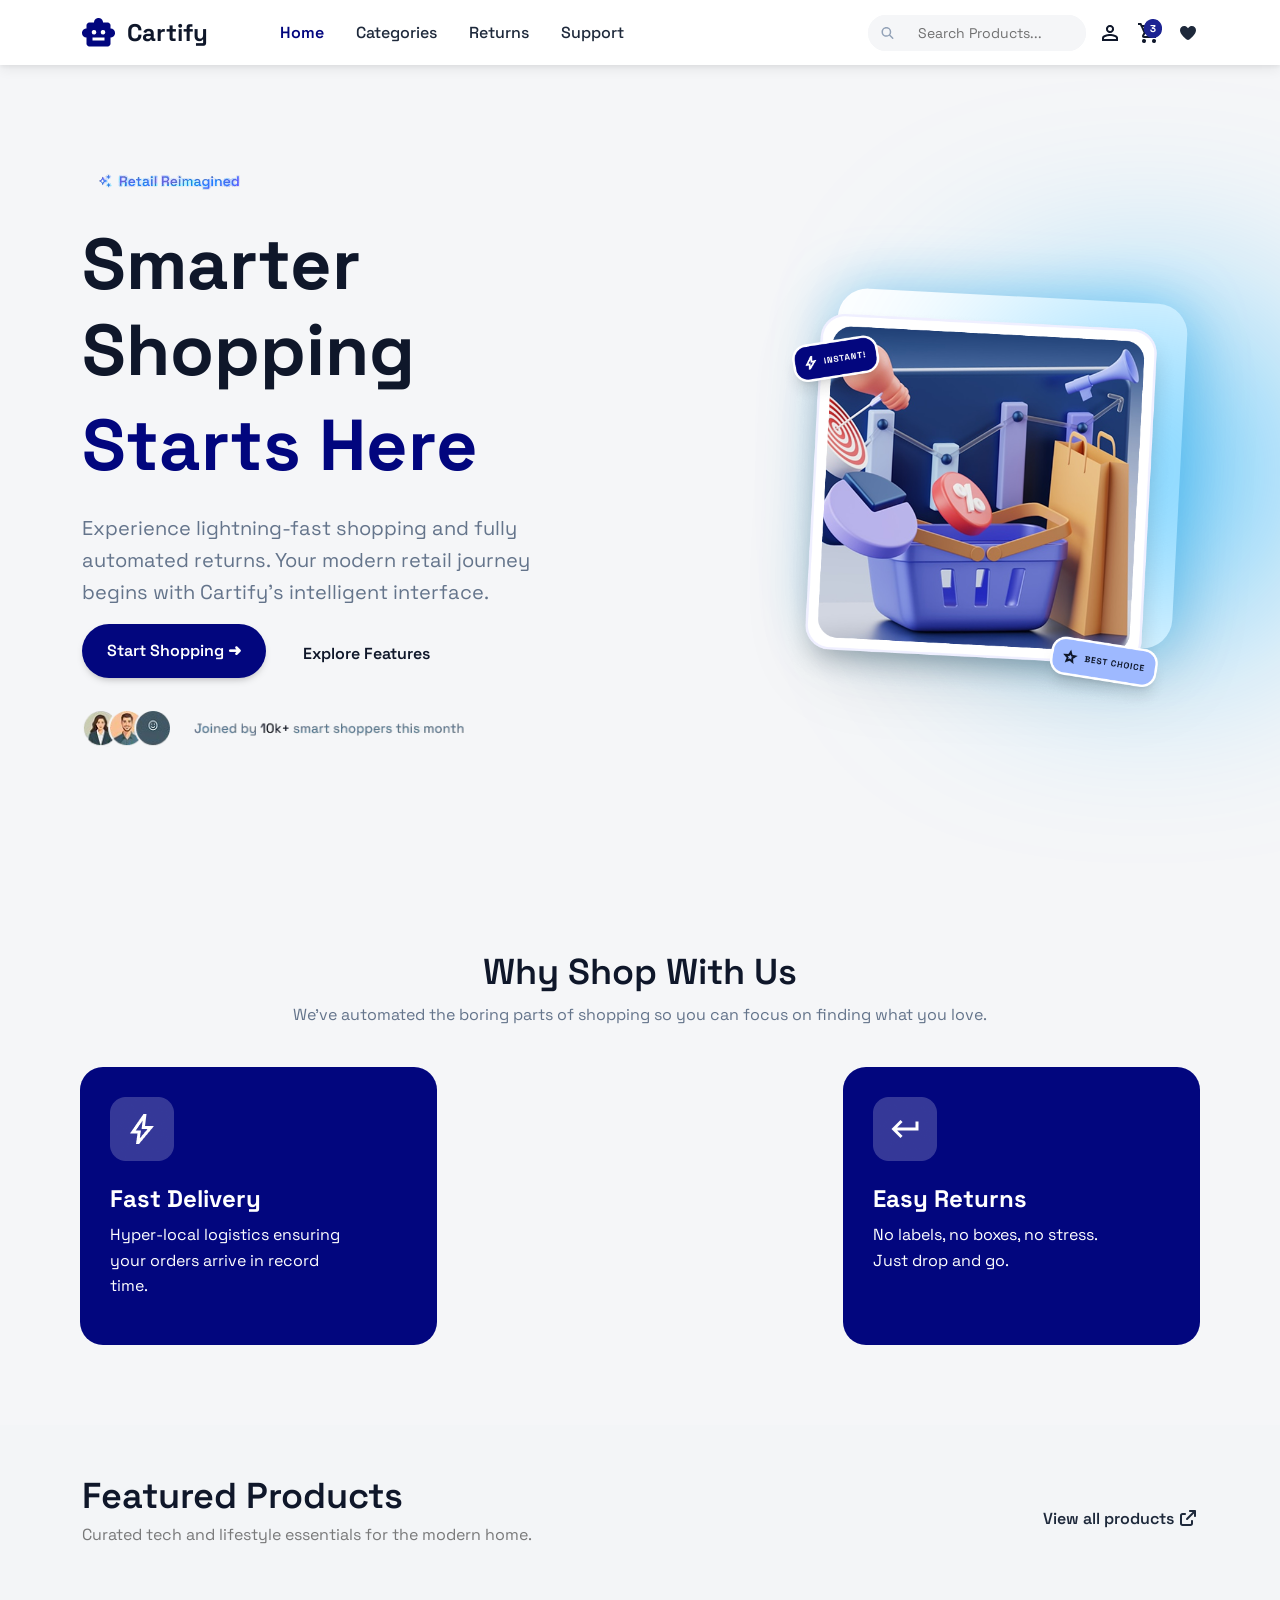
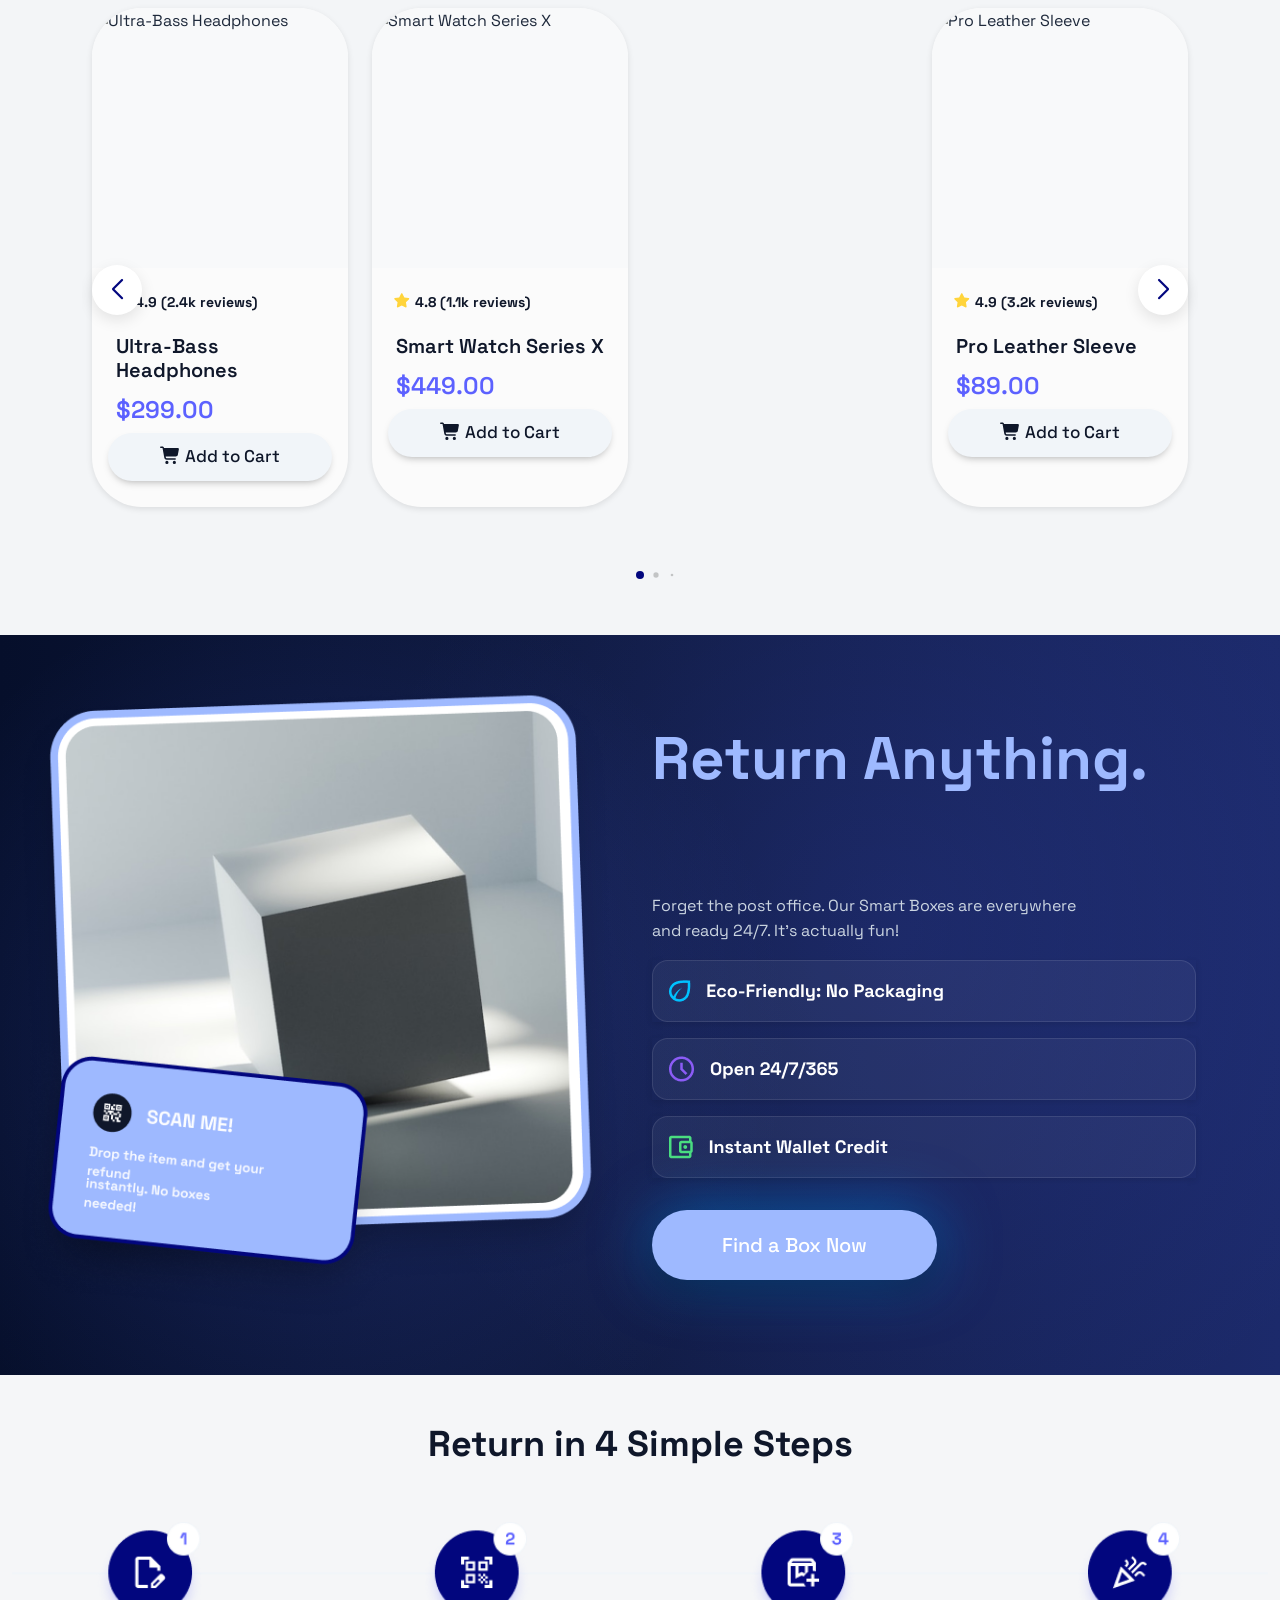
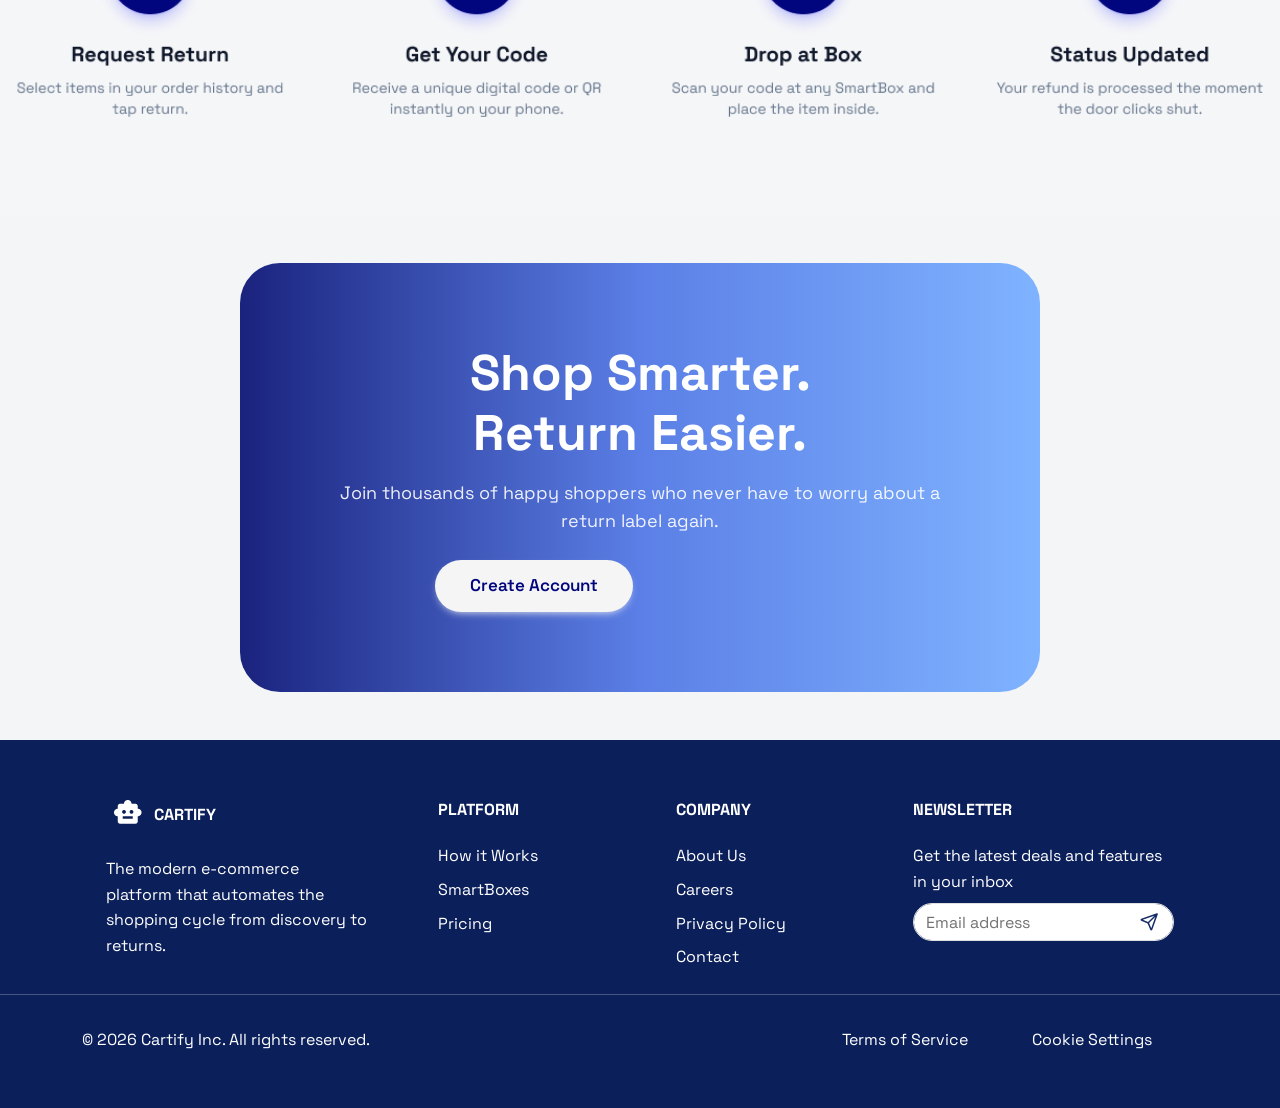
==== index.html @ 86dcb87e "Add files via upload" ====
<!doctype html>
<html lang="en">

<head>
  <meta charset="UTF-8" />
  <meta name="viewport" content="width=device-width, initial-scale=1.0" />
  <title>Cartify — Smarter Shopping Starts Here</title>
  <meta name="description"
    content="Experience lightning-fast shopping and fully automated returns. Your modern retail journey begins with Cartify's intelligent interface." />

  <!-- Google Fonts -->
  <link rel="preconnect" href="https://fonts.googleapis.com" />
  <link rel="preconnect" href="https://fonts.gstatic.com" crossorigin />
  <link href="https://fonts.googleapis.com/css2?family=Space+Grotesk:wght@300..700&display=swap" rel="stylesheet" />

  <!-- Animate CSS -->
  <link rel="stylesheet" href="./CSS/animate.min.css" />
  <!-- WOW CSS -->
  <link rel="stylesheet" href="./CSS/wow.min.css" />
  <!-- Font Awesome -->
  <link rel="stylesheet" href="./CSS/all.min.css" />
  <!-- Bootstrap -->
  <link rel="stylesheet" href="./CSS/bootstrap.min.css" />
  <!-- MDB Bootstrap -->
  <link rel="stylesheet" href="./CSS/mdb.min.css" />
  <!-- Swiper CSS -->
  <link rel="stylesheet" href="https://cdn.jsdelivr.net/npm/swiper@11/swiper-bundle.min.css" />
  <!-- Main Stylesheet -->
  <link rel="stylesheet" href="./CSS/Style.css" />
</head>

<body>

  <!-- ========== NAVBAR ========== -->

  <nav class="navbar navbar-expand-lg nav-home sticky-top">
    <div class="container">
      <a class="navbar-brand me-2 brand-name" href="./index.html">
        <img src="./img/Icon.png" height="16" alt="Cartify Logo" loading="lazy" style="margin-top: -1px" />
        Cartify
      </a>

      <button data-mdb-collapse-init class="navbar-toggler" type="button" data-mdb-target="#navbarButtonsExample"
        aria-controls="navbarButtonsExample" aria-expanded="false" aria-label="Toggle navigation">
        <i class="fas fa-bars"></i>
      </button>

      <div class="collapse navbar-collapse" id="navbarButtonsExample">
        <ul class="navbar-nav me-auto mb-2 mb-lg-0 mx-4 px-4 nav-linkss">
          <li class="nav-item">
            <a class="nav-link active-link" href="./index.html">Home</a>
          </li>
          <li class="nav-item">
            <a class="nav-link" href="./Categories.html">Categories</a>
          </li>
          <li class="nav-item">
            <a class="nav-link" href="./returns.html">Returns</a>
          </li>
          <li class="nav-item">
            <a class="nav-link" href="#support">Support</a>
          </li>
        </ul>

        <form class="d-flex nav-search">
          <div class="input-group mx-3">
            <span class="input-group-text border-end-0 icon">
              <i class="fa-solid fa-magnifying-glass fa-xs" style="color: rgb(148, 163, 184)"></i>
            </span>
            <input class="form-control border-start-0 word" type="search" placeholder="Search Products..."
              style="text-overflow: ellipsis" />
          </div>
        </form>

        <div class="nav-icons-group">
          <a class="text-reset" href="./login.html" title="Account">
            <img src="./img/MAN Icon.png" alt="Account" />
          </a>
          <a class="text-reset" href="#" title="Cart">
            <img src="./img/Button.png" alt="Cart" />
          </a>
          <a class="text-reset" href="#" title="Wishlist">
            <i class="fa-solid fa-heart" alt="Wishlist"></i>
          </a>
        </div>
      </div>
    </div>
  </nav>

  <!-- ========== END NAVBAR ========== -->


  <!-- ========== HERO SECTION ========== -->

  <main class="main-home">
    <div class="container">
      <div class="row align-items-center">

        <div class="col-lg-6 col-md-12 left-main">
          <img src="./img/Overlay__1_-removebg-preview.png" alt="Smart Shopping Badge" class="left-img rounded-5" />

          <h2 class="mt-4">Smarter Shopping</h2>
          <h2 class="mt-1 mb-4">Starts Here</h2>

          <p class="mt-3 mb-3">Experience lightning-fast shopping and fully<br> automated returns. Your modern retail
            journey<br> begins with Cartify's intelligent interface.</p>

          <button data-mdb-ripple-init type="button" class="btn me-2 btn-cta-primary">
            Start Shopping ➜
          </button>
          <button class="btn-cta-secondary">Explore Features</button>

          <img src="./img/Margin-removebg-preview.png" alt="Trusted by thousands" class="mt-3" />
        </div>

        <div class="col-lg-6 col-md-12 mt-5 mt-lg-0 right-main">
          <div class="shadow-right"></div>
          <div class="blue-ball"></div>
          <div class="image-right">
            <img src="./img/Background+Border (1).png" alt="Featured Product" />
          </div>
        </div>

      </div>
    </div>
  </main>

  <!-- ========== END HERO ========== -->


  <!-- ========== WHY SHOP WITH US ========== -->


  <section class="why-home">
    <div class="container-fluid all-why">
      <div class="row g-4">

        <div class="col-12 text-center mt-5 header-why">
          <h2>Why Shop With Us</h2>
          <p>We've automated the boring parts of shopping so you can focus on finding what you love.</p>
        </div>

        <div class="col-md-4">
          <div class="same-why p-4">
            <img src="./img/Overlay+OverlayBlur.png" alt="Fast Delivery" />
            <h4 class="mt-4">Fast Delivery</h4>
            <p>Hyper-local logistics ensuring<br> your orders arrive in record<br> time.</p>
          </div>
        </div>

        <div class="col-md-4">
          <div class="not-same-why p-4">
            <img src="./img/Overlay+OverlayBlur (1).png" alt="Secure Pay" />
            <h4 class="mt-4">Secure Pay</h4>
            <p>Military-grade encryption for<br> every transaction you make.</p>
          </div>
        </div>

        <div class="col-md-4">
          <div class="same-why p-4">
            <img src="./img/Overlay+OverlayBlur (2).png" alt="Easy Returns" />
            <h4 class="mt-4">Easy Returns</h4>
            <p>No labels, no boxes, no stress.<br> Just drop and go.</p>
          </div>
        </div>

      </div>
    </div>
  </section>

  <!-- ========== END WHY ========== -->


  <!-- ========== FEATURED PRODUCTS ========== -->

  <section class="products-home pb-5">
    <div class="container">
      <div class="row align-items-center mb-4">
        <div class="col-md-6">
          <h3 class="product-head mb-1">Featured Products</h3>
          <p class="text-muted">Curated tech and lifestyle essentials for the modern home.</p>
        </div>
        <div class="col-md-6 text-md-end">
          <a href="./Categories.html" class="link-product">View all products <i
              class="fa-solid fa-arrow-up-right-from-square" style="color: #1e293b;"></i></a>
        </div>
      </div>

      <!-- Swiper -->
      <div class="swiper productSwiper">
        <div class="swiper-wrapper">
          <!-- Slide 1 -->
          <div class="swiper-slide h-auto">
            <div class="card-product bg-light border-0 text-start card-producct h-100">
              <div class="bg-image">
                <img src="https://images.unsplash.com/photo-1505740420928-5e560c06d30e?q=80&w=1470&auto=format&fit=crop" class="w-100 d-block" alt="Ultra-Bass Headphones" />
              </div>
              <div class="p-3">
                <h6><i class="fa-solid fa-star" style="color: rgb(255,212,59);"></i> 4.9 (2.4k reviews)</h6>
                <h5>Ultra-Bass Headphones</h5>
                <h4>$299.00</h4>
                <span class="btn button-cartt w-100 mt-2">
                  <i class="fa-solid fa-cart-shopping"></i> Add to Cart
                </span>
              </div>
            </div>
          </div>

          <!-- Slide 2 -->
          <div class="swiper-slide h-auto">
            <div class="card-product bg-light border-0 text-start card-producct h-100">
              <div class="bg-image">
                <img src="https://images.unsplash.com/photo-1546868871-7041f2a55e12?q=80&w=1200&auto=format&fit=crop" class="w-100 d-block" alt="Smart Watch Series X" />
              </div>
              <div class="p-3">
                <h6><i class="fa-solid fa-star" style="color: rgb(255,212,59);"></i> 4.8 (1.1k reviews)</h6>
                <h5>Smart Watch Series X</h5>
                <h4>$449.00</h4>
                <span class="btn button-cartt w-100 mt-2">
                  <i class="fa-solid fa-cart-shopping"></i> Add to Cart
                </span>
              </div>
            </div>
          </div>

          <!-- Slide 3 -->
          <div class="swiper-slide h-auto">
            <div class="card-product bg-light border-0 text-start card-producct h-100">
              <div class="bg-image">
                <img src="https://images.unsplash.com/photo-1516035069371-29a1b244cc32?q=80&w=1200&auto=format&fit=crop" class="w-100 d-block" alt="Smart Lens Camera" />
              </div>
              <div class="p-3">
                <h6><i class="fa-solid fa-star" style="color: rgb(255,212,59);"></i> 4.7 (890 reviews)</h6>
                <h5>Smart Lens Camera</h5>
                <h4>$189.00</h4>
                <span class="btn button-cartt w-100 mt-2">
                  <i class="fa-solid fa-cart-shopping"></i> Add to Cart
                </span>
              </div>
            </div>
          </div>

          <!-- Slide 4 -->
          <div class="swiper-slide h-auto">
            <div class="card-product bg-light border-0 text-start card-producct h-100">
              <div class="bg-image">
                <img src="https://images.unsplash.com/photo-1547949003-9792a18a2601?q=80&w=1200&auto=format&fit=crop" class="w-100 d-block" alt="Pro Leather Sleeve" />
              </div>
              <div class="p-3">
                <h6><i class="fa-solid fa-star" style="color: rgb(255,212,59);"></i> 4.9 (3.2k reviews)</h6>
                <h5>Pro Leather Sleeve</h5>
                <h4>$89.00</h4>
                <span class="btn button-cartt w-100 mt-2">
                  <i class="fa-solid fa-cart-shopping"></i> Add to Cart
                </span>
              </div>
            </div>
          </div>

          <!-- Slide 5 -->
          <div class="swiper-slide h-auto">
            <div class="card-product bg-light border-0 text-start card-producct h-100">
              <div class="bg-image">
                <img src="https://images.unsplash.com/photo-1590658268037-6bf12165a8df?q=80&w=1200&auto=format&fit=crop" class="w-100 d-block" alt="Pro Audio Buds" />
              </div>
              <div class="p-3">
                <h6><i class="fa-solid fa-star" style="color: rgb(255,212,59);"></i> 4.8 (1.5k reviews)</h6>
                <h5>Pro Audio Buds</h5>
                <h4>$129.00</h4>
                <span class="btn button-cartt w-100 mt-2">
                  <i class="fa-solid fa-cart-shopping"></i> Add to Cart
                </span>
              </div>
            </div>
          </div>

          <!-- Slide 6 -->
          <div class="swiper-slide h-auto">
            <div class="card-product bg-light border-0 text-start card-producct h-100">
              <div class="bg-image">
                <img src="https://images.unsplash.com/photo-1496181133206-80ce9b88a853?q=80&w=1200&auto=format&fit=crop" class="w-100 d-block" alt="Zenith Air Laptop" />
              </div>
              <div class="p-3">
                <h6><i class="fa-solid fa-star" style="color: rgb(255,212,59);"></i> 4.9 (920 reviews)</h6>
                <h5>Zenith Air Laptop</h5>
                <h4>$999.00</h4>
                <span class="btn button-cartt w-100 mt-2">
                  <i class="fa-solid fa-cart-shopping"></i> Add to Cart
                </span>
              </div>
            </div>
          </div>

          <!-- Slide 7 -->
          <div class="swiper-slide h-auto">
            <div class="card-product bg-light border-0 text-start card-producct h-100">
              <div class="bg-image">
                <img src="https://images.unsplash.com/photo-1542291026-7eec264c27ff?q=80&w=1200&auto=format&fit=crop" class="w-100 d-block" alt="Sneaker Series Pro" />
              </div>
              <div class="p-3">
                <h6><i class="fa-solid fa-star" style="color: rgb(255,212,59);"></i> 4.8 (1.2k reviews)</h6>
                <h5>Sneaker Series Pro</h5>
                <h4>$149.00</h4>
                <span class="btn button-cartt w-100 mt-2">
                  <i class="fa-solid fa-cart-shopping"></i> Add to Cart
                </span>
              </div>
            </div>
          </div>

          <!-- Slide 8 -->
          <div class="swiper-slide h-auto">
            <div class="card-product bg-light border-0 text-start card-producct h-100">
              <div class="bg-image">
                <img src="https://images.unsplash.com/photo-1605902711622-cfb43c4437b5?q=80&w=1200&auto=format&fit=crop" class="w-100 d-block" alt="Gaming Console X" />
              </div>
              <div class="p-3">
                <h6><i class="fa-solid fa-star" style="color: rgb(255,212,59);"></i> 4.9 (4.1k reviews)</h6>
                <h5>Gaming Console X</h5>
                <h4>$499.00</h4>
                <span class="btn button-cartt w-100 mt-2">
                  <i class="fa-solid fa-cart-shopping"></i> Add to Cart
                </span>
              </div>
            </div>
          </div>

          <!-- Slide 9 -->
          <div class="swiper-slide h-auto">
            <div class="card-product bg-light border-0 text-start card-producct h-100">
              <div class="bg-image">
                <img src="https://images.unsplash.com/photo-1527864550417-7fd91fc51a46?q=80&w=1200&auto=format&fit=crop" class="w-100 d-block" alt="Magic Mouse V3" />
              </div>
              <div class="p-3">
                <h6><i class="fa-solid fa-star" style="color: rgb(255,212,59);"></i> 4.6 (2.1k reviews)</h6>
                <h5>Magic Mouse V3</h5>
                <h4>$79.00</h4>
                <span class="btn button-cartt w-100 mt-2">
                  <i class="fa-solid fa-cart-shopping"></i> Add to Cart
                </span>
              </div>
            </div>
          </div>

          <!-- Slide 10 -->
          <div class="swiper-slide h-auto">
            <div class="card-product bg-light border-0 text-start card-producct h-100">
              <div class="bg-image">
                <img src="https://images.unsplash.com/photo-1511707171634-5f897ff02aa9?q=80&w=1200&auto=format&fit=crop" class="w-100 d-block" alt="Nexus Smartphone" />
              </div>
              <div class="p-3">
                <h6><i class="fa-solid fa-star" style="color: rgb(255,212,59);"></i> 4.8 (3.5k reviews)</h6>
                <h5>Nexus Smartphone</h5>
                <h4>$899.00</h4>
                <span class="btn button-cartt w-100 mt-2">
                  <i class="fa-solid fa-cart-shopping"></i> Add to Cart
                </span>
              </div>
            </div>
          </div>

          <!-- Slide 11 -->
          <div class="swiper-slide h-auto">
            <div class="card-product bg-light border-0 text-start card-producct h-100">
              <div class="bg-image">
                <img src="https://images.unsplash.com/photo-1560769629-975ec94e6a86?q=80&w=1200&auto=format&fit=crop" class="w-100 d-block" alt="Elite Gaming Box" />
              </div>
              <div class="p-3">
                <h6><i class="fa-solid fa-star" style="color: rgb(255,212,59);"></i> 4.7 (1.8k reviews)</h6>
                <h5>Elite Gaming Box</h5>
                <h4>$149.00</h4>
                <span class="btn button-cartt w-100 mt-2">
                  <i class="fa-solid fa-cart-shopping"></i> Add to Cart
                </span>
              </div>
            </div>
          </div>

          <!-- Slide 12 -->
          <div class="swiper-slide h-auto">
            <div class="card-product bg-light border-0 text-start card-producct h-100">
              <div class="bg-image">
                <img src="https://images.unsplash.com/photo-1544652478-6653e09f18a2?q=80&w=1200&auto=format&fit=crop" class="w-100 d-block" alt="Portable SSD 1TB" />
              </div>
              <div class="p-3">
                <h6><i class="fa-solid fa-star" style="color: rgb(255,212,59);"></i> 4.9 (740 reviews)</h6>
                <h5>Portable SSD 1TB</h5>
                <h4>$119.00</h4>
                <span class="btn button-cartt w-100 mt-2">
                  <i class="fa-solid fa-cart-shopping"></i> Add to Cart
                </span>
              </div>
            </div>
          </div>
        </div>
        
        <!-- Add Pagination -->
        <div class="swiper-pagination mt-4"></div>
        <!-- Add Navigation -->
        <div class="swiper-button-next" style="color: var(--primary-color)"></div>
        <div class="swiper-button-prev" style="color: var(--primary-color)"></div>
      </div>
    </div>
  </section>

  <!-- ========== END PRODUCTS ========== -->


  <!-- ========== RETURN SECTION ========== -->

  <section class="return-home">
    <div class="container-fluid">
      <div class="row">
        <div class="col-md-6 mt-5 left-return">
          <img src="./img/Group 1.png" alt="Smart Return Box" />
        </div>

        <div class="col-md-6 mt-5">
          <div class="right-return">
            <h3>Return Anything.</h3>
            <h3>Anytime.</h3>
            <p>Forget the post office. Our Smart Boxes are everywhere<br> and ready 24/7. It's actually fun!</p>
            <img src="./img/Overlay+Border.png" alt="Step 1" class="mb-3" /><br>
            <img src="./img/Overlay+Border (1).png" alt="Step 2" class="mb-3" /><br>
            <img src="./img/Overlay+Border (2).png" alt="Step 3" class="mb-3" /><br>
            <button data-mdb-ripple-init type="button" class="btn me-2 mt-3 find-box">Find a Box Now</button>
          </div>
        </div>
      </div>
    </div>
  </section>

  <!-- ========== END RETURN ========== -->


  <!-- ========== METHOD / STEPS ========== -->

  <section class="method-home">
    <div class="container-fluid">
      <div class="row">
        <div class="col-md-12 mt-5 upper-method pb-5">
          <h5 class="text-center w-100">Return in 4 Simple Steps</h5>
        </div>

        <div class="col-md-12 pb-5">
          <img src="./img/Container (2).png" alt="4 Steps to Return" class="w-100" />
        </div>
      </div>
    </div>
  </section>

  <!-- ========== END METHOD ========== -->


  <!-- ========== CTA BANNER ========== -->

  <section class="log-home mt-5 py-5">
    <div class="container d-flex justify-content-center">
      <div class="content-log text-center text-white">
        <h2 class="mb-3">Shop Smarter.<br> Return Easier.</h2>
        <p class="mb-4">Join thousands of happy shoppers who never have to worry about a return label again.</p>
        <div class="d-flex justify-content-center gap-3 flex-wrap">
          <button class="btn btn-light fw-semibold button-log">Create Account</button>
          <button class="btn btn-outline-light button-logg">Explore Shop</button>
        </div>
      </div>
    </div>
  </section>

  <!-- ========== END CTA ========== -->


  <!-- ========== FOOTER ========== -->
  
  <footer class="text-center text-lg-start text-white footer-home">
    <section>
      <div class="container text-center text-md-start">
        <div class="row">

          <div class="col-md-3 col-lg-4 col-xl-3 mx-auto mb-0">
            <h6 class="text-uppercase fw-bold mb-4">
              <img src="./img/icon 2.png" alt="Cartify" class="px-2 pb-2" />
              Cartify
            </h6>
            <p>The modern e-commerce platform that automates the shopping cycle from discovery to returns.</p>
          </div>

          <div class="col-md-2 col-lg-2 col-xl-2 mx-auto mb-0">
            <h6 class="text-uppercase fw-bold mb-4">Platform</h6>
            <p><a href="#" class="text-reset">How it Works</a></p>
            <p><a href="#" class="text-reset">SmartBoxes</a></p>
            <p><a href="#" class="text-reset">Pricing</a></p>
          </div>

          <div class="col-md-3 col-lg-2 col-xl-2 mx-auto mb-0">
            <h6 class="text-uppercase fw-bold mb-4">Company</h6>
            <p><a href="#" class="text-reset">About Us</a></p>
            <p><a href="#" class="text-reset">Careers</a></p>
            <p><a href="#" class="text-reset">Privacy Policy</a></p>
            <p><a href="#" class="text-reset">Contact</a></p>
          </div>

          <div class="col-md-4 col-lg-3 col-xl-3 mx-auto mb-md-0">
            <h6 class="text-uppercase fw-bold mb-4">Newsletter</h6>
            <p>Get the latest deals and features in your inbox</p>
            <div class="email-box">
              <input type="email" class="form-control" placeholder="Email address" />
              <i class="fa-regular fa-paper-plane send-icon"></i>
            </div>
          </div>

        </div>
      </div>
    </section>

    <hr />
    <div class="container py-3">
      <div class="row text-white">
        <div class="col-md-8">© 2026 Cartify Inc. All rights reserved.</div>
        <a href="#" class="col-md-2 text-white">Terms of Service</a>
        <a href="#" class="col-md-2 text-white">Cookie Settings</a>
      </div>
    </div>
  </footer>

  <!-- ========== END FOOTER ========== -->


  <!-- Scripts -->
  <script src="./Js/all.min.js"></script>
  <script src="./Js/wow.min.js"></script>
  <script>new WOW().init();</script>
  <script src="./Js/jquery.slim.min.js"></script>
  <script src="./Js/popper.min.js"></script>
  <script src="./Js/bootstrap.min.js"></script>
  <script src="./Js/mdb.umd.min.js"></script>
  <!-- Swiper JS -->
  <script src="https://cdn.jsdelivr.net/npm/swiper@11/swiper-bundle.min.js"></script>
  <script src="./Js/main.js"></script>
</body>

</html>
---- CSS/Style.css ----
/* ============================================
   CARTIFY E-COMMERCE — UNIFIED STYLESHEET
   ============================================ */

/* ===== RESET & BASE ===== */
* {
  margin: 0;
  padding: 0;
  box-sizing: border-box;
}

/* ===== CSS CUSTOM PROPERTIES ===== */
:root {
  /* Brand Colors */
  --primary-color: #02067e;
  --primary-light: #5c61ff;
  --primary-hover: #1a1670;
  --accent-color: #ef4444;

  /* Backgrounds */
  --main-bg: #f5f6f8;
  --light-bg: #f8fafc;
  --card-bg: #ffffff;
  --dark-bg: #0b1f5b;

  /* Text */
  --dark-color: #0f172a;
  --text-main: #1e293b;
  --text-muted: #64748b;
  --text-light: #94a3b8;

  /* Price */
  --price-color: #02067e;

  /* Misc */
  --star-color: #fbbf24;
  --success-color: #4caf50;
  --border-color: #e2e8f0;
  --shadow-sm: 0 2px 6px rgba(0, 0, 0, 0.1);
  --shadow-md: 0 8px 20px rgba(0, 0, 0, 0.15);
  --shadow-lg: 0 15px 30px rgba(0, 0, 0, 0.05);
  --radius-sm: 12px;
  --radius-md: 20px;
  --radius-lg: 30px;
  --radius-pill: 50px;
  --transition: all 0.3s ease;
}

/* ===== GLOBAL TYPOGRAPHY ===== */
body {
  font-family: "Space Grotesk", sans-serif;
  background-color: var(--main-bg) !important;
  color: var(--text-main);
  line-height: 1.6;
}

h1,
h2,
h3,
h4,
h5,
h6 {
  font-family: "Space Grotesk", sans-serif;
  font-weight: 700;
  color: var(--dark-color);
}

p {
  font-family: "Space Grotesk", sans-serif;
  color: var(--text-muted);
}

a {
  text-decoration: none;
  transition: var(--transition);
}

img {
  max-width: 100%;
  height: auto;
}


/* ============================================
   NAVBAR — UNIFIED ACROSS ALL PAGES
   ============================================ */

.nav-home {
  z-index: 10;
  background-color: rgba(255, 255, 255, 0.95) !important;
  backdrop-filter: blur(10px);
  transition: box-shadow 0.3s ease;
}

.nav-home.scrolled {
  box-shadow: 0 2px 20px rgba(0, 0, 0, 0.1);
}

.brand-name {
  font-size: 24px;
  font-weight: 700;
  color: var(--dark-color) !important;
  text-decoration: none;
  display: flex;
  align-items: center;
  gap: 8px;
}

.brand-name img {
  width: 33px;
  height: 28.5px;
}

.nav-linkss {
  margin-right: 100px;
  font-weight: 500;
}

.nav-linkss .nav-link {
  color: var(--text-main);
  font-weight: 500;
  padding: 8px 16px !important;
  border-radius: var(--radius-pill);
  transition: var(--transition);
}

.nav-linkss .nav-link:hover {
  color: var(--primary-color);
}

.nav-linkss .nav-link.active-link {
  color: var(--primary-color);
  font-weight: 600;
}

.nav-search {
  width: 250px;
}

.nav-search .input-group {
  background-color: var(--main-bg) !important;
  border-radius: var(--radius-pill) !important;
  overflow: hidden !important;
}

.nav-search .input-group * {
  background-color: var(--main-bg) !important;
  border: none !important;
}

.nav-search .icon i {
  width: 15px;
  height: 15px;
}

.nav-search input::placeholder {
  font-size: 14px;
  background-color: var(--main-bg);
}

.nav-icons-group {
  display: flex;
  align-items: center;
  gap: 12px;
}

.nav-icons-group i {
  display: flex;
  align-items: center;
  font-size: 20px;
  color: var(--primary-color);
}

.nav-icons-group a {
  display: flex;
  align-items: center;
}


/* ============================================
   HOME PAGE — HERO
   ============================================ */

.main-home {
  background-color: var(--main-bg);
  padding: 0 0 100px 0;
}

.main-home .left-main {
  margin-top: 100px !important;
}

.left-img {
  transition: var(--transition);
  cursor: pointer;
}

.left-img:hover {
  transform: translateY(-1px) scale(1.0);
  box-shadow: 0 20px 40px rgba(2, 6, 126, 0.4);
}

.main-home .left-main h2 {
  font-size: 72px;
}

.main-home .left-main h2:nth-of-type(1) {
  color: var(--dark-color);
}

.main-home .left-main h2:nth-of-type(2) {
  color: var(--primary-color);
}

.main-home .left-main p {
  font-size: 20px;
  color: var(--text-muted);
}

/* Primary CTA Button (reusable) */
.btn-cta-primary {
  padding: 15px 25px;
  background-color: var(--primary-color);
  color: white;
  border-radius: var(--radius-pill);
  text-transform: none;
  border: none;
  font-weight: 600;
  font-size: 16px;
  transition: var(--transition);
  cursor: pointer;
}

.btn-cta-primary:hover {
  background-color: var(--primary-hover);
  color: white;
  transform: translateY(-2px);
  box-shadow: 0 8px 25px rgba(2, 6, 126, 0.3);
}

/* Secondary CTA Button */
.btn-cta-secondary {
  padding: 12px 25px;
  border: none;
  border-radius: var(--radius-pill);
  font-weight: 600;
  background: transparent;
  color: var(--dark-color);
  cursor: pointer;
  transition: var(--transition);
}

.btn-cta-secondary:hover {
  background-color: rgba(0, 0, 0, 0.05);
}

/* Right side hero */
.right-main {
  position: relative;
}

.right-main .shadow-right {
  background: white;
  width: 350px;
  height: 345px;
  border-radius: var(--radius-lg);
  position: absolute;
  top: -110px;
  right: 30px;
  transform: rotate(3deg);
  box-shadow:
    0 30px 80px rgba(0, 0, 0, 0.15),
    0 0 60px rgba(0, 170, 255, 0.4);
  z-index: 1;
}

.blue-ball {
  position: absolute;
  width: 250px;
  height: 250px;
  background: #00aaff;
  border-radius: 50%;
  filter: blur(120px);
  top: -60px;
  right: -60px;
  z-index: 2;
}

.right-main .image-right {
  position: absolute;
  z-index: 2;
  top: -100px;
  right: 30px;
}

.right-main .image-right img {
  width: 400px;
}


/* ============================================
   HOME — WHY SHOP WITH US
   ============================================ */

.all-why {
  padding-left: 80px !important;
  padding-right: 80px !important;
}

.why-home {
  padding: 80px 0;
  height: auto;
}

.header-why h2 {
  font-size: 36px;
  font-weight: 600;
  color: var(--dark-color);
}

.same-why {
  background-color: var(--primary-color);
  border-radius: 23px;
  width: 100%;
  height: 100%;
  color: white;
  padding: 30px !important;
  transition: var(--transition);  
  cursor: pointer;
}

.same-why h4,
.same-why p {
  color: white;
}

.same-why:hover {
  transform: translateY(-8px) scale(1.02);
  box-shadow: 0 20px 40px rgba(2, 6, 126, 0.4);
}

.not-same-why {
  background-color: #9eb9ff;
  border-radius: 23px;
  width: 100%;
  height: 100%;
  color: black;
  padding: 30px !important;
  transition: var(--transition);
  cursor: pointer;
}

.not-same-why h4,
.not-same-why p {
  color: black;
}

.not-same-why:hover {
  transform: translateY(-8px) scale(1.02);
  box-shadow: 0 20px 40px rgba(158, 185, 255, 0.6);
}


/* ============================================
   HOME — FEATURED PRODUCTS
   ============================================ */

.products-home {
  background-color: #f3f5f7;
  padding-top: 50px;
  padding-bottom: 50px;
}

.product-head {
  color: var(--dark-color);
  font-size: 36px;
  font-weight: 600;
}

.link-product {
  font-weight: 600;
  color: var(--text-main);
}

.link-product:hover {
  color: var(--primary-color);
}

.card-producct {
  width: 100%;
  border-radius: var(--radius-pill);
  cursor: pointer;
  padding: 0px 0px 10px 0px;
  height: 100%;
  border: 0;
  box-shadow: var(--shadow-sm);
  transition: var(--transition);
  overflow: hidden;
}

/* ========== SWIPER CUSTOM STYLES ========== */
.productSwiper {
  padding: 20px 10px 80px !important;
}

.swiper-pagination-bullet-active {
  background: var(--primary-color) !important;
}

.productSwiper .card-producct .bg-image,
.electronicsSwiper .product-card .product-img-wrapper {
  height: 260px;
  display: block;
  background-color: #f8f9fa;
  border-radius: 20px 20px 0 0;
  overflow: hidden;
  margin: 0;
}

.productSwiper .card-producct .bg-image img,
.electronicsSwiper .product-card .product-img-wrapper img {
  width: 100% !important;
  height: 100% !important;
  object-fit: cover;
  transition: transform 0.5s ease;
}

.card-producct:hover .bg-image img {
  transform: scale(1.1);
}

.swiper-button-next,
.swiper-button-prev {
  background: white !important;
  width: 50px !important;
  height: 50px !important;
  border-radius: 50% !important;
  box-shadow: 0 5px 15px rgba(0,0,0,0.1) !important;
  color: var(--primary-color) !important;
  transition: var(--transition);
}

.swiper-button-next:after,
.swiper-button-prev:after {
  font-size: 20px !important;
  font-weight: bold;
}

.swiper-button-next:hover,
.swiper-button-prev:hover {
  background: var(--primary-color) !important;
  color: white !important;
}

@media (max-width: 768px) {
  .swiper-button-next, .swiper-button-prev {
    display: none !important;
  }
}

.card-producct:hover {
  transform: translateY(-8px);
  box-shadow: var(--shadow-md);
}

.card-producct img {
  transition: transform 0.3s ease;
}

.card-producct:hover img {
  transform: scale(1.15);
}

.card-producct h6 {
  font-size: 14px;
  padding: 10px 5px;
}

.card-producct h5 {
  padding: 6px 8px;
  color: var(--dark-color);
  font-weight: 600;
}

.card-producct h4 {
  padding: 0px 8px;
  color: var(--primary-light);
  font-weight: 600;
}

.button-cartt {
  background-color: #f1f5f9;
  color: var(--dark-color);
  display: block;
  margin: auto;
  border-radius: 25px;
  text-transform: none;
  font-size: 17px;
  padding: 11px 20px;
  width: 70%;
  transition: var(--transition);
}

.button-cartt:hover {
  background-color: var(--primary-color);
  color: white;
}


/* ============================================
   HOME — RETURN SECTION
   ============================================ */

.return-home {
  background:
    radial-gradient(circle at 25% 55%, rgba(80, 110, 255, 0.18), transparent 45%),
    radial-gradient(circle at 70% 40%, rgba(80, 100, 255, 0.12), transparent 55%),
    linear-gradient(90deg, #060F2B 0%, #111C45 50%, #1C2A6B 100%);
  padding-bottom: 50px;
}

.right-return {
  margin-top: 40px;
}

.right-return h3 {
  font-size: 60px;
  padding-bottom: 5px;
}

.right-return h3:nth-of-type(1) {
  color: #9EB9FF;
}

.right-return h3:nth-of-type(2) {
  color: white;
}

.right-return p {
  color: #CBD5E1;
}

.right-return img {
  box-shadow: var(--shadow-sm);
  transition: var(--transition);
  overflow: hidden;
}

.right-return img:hover {
  transform: translateY(-8px);
  box-shadow: var(--shadow-md);
}

.right-return button {
  padding: 20px 70px;
  background-color: #9EB9FF;
  color: white;
  border-radius: var(--radius-pill);
  text-transform: none;
  font-size: 20px;
  border: none;
  cursor: pointer;
  box-shadow:
    0 15px 30px rgba(0, 0, 0, 0.25),
    0 0 60px rgba(0, 150, 255, 0.5);
  transition: var(--transition);
}

.right-return button:hover {
  transform: translateY(-3px);
}


/* ============================================
   HOME — METHOD / STEPS SECTION
   ============================================ */

.upper-method h5 {
  font-size: 36px;
  color: var(--dark-color);
}


/* ============================================
   CTA LOG / NEWSLETTER BANNER (shared)
   ============================================ */

.log-home {
  background-color: #f3f5f7;
  display: flex;
  align-items: center;
  padding: 80px 0;
}

.content-log {
  background: linear-gradient(90deg, #1a237e, #5b7fe6, #7fb3ff);
  border-radius: 40px;
  padding: 80px 100px;
  color: white;
}

.content-log h2 {
  font-size: 50px;
  font-weight: bold;
  margin-bottom: 20px;
  color: white;
}

.content-log p {
  max-width: 600px;
  margin: 0;
  opacity: 0.9;
  font-size: 18px;
  color: rgba(255, 255, 255, 0.9);
}

.button-log {
  border-radius: var(--radius-lg);
  padding: 13px 35px;
  color: var(--primary-color);
  text-transform: none;
  font-size: 17px;
}

.button-logg {
  border-radius: var(--radius-lg) !important;
  padding: 13px 45px !important;
  color: white !important;
  background-color: var(--primary-color) !important;
  text-transform: none !important;
  font-size: 17px !important;
  border: none !important;
  font-weight: 600 !important;
  height: 52px !important;
  white-space: nowrap !important;
  transition: var(--transition) !important;
  box-shadow: 0 4px 10px rgba(0, 0, 0, 0.2) !important;
  cursor: pointer;
}

.button-logg:hover {
  background-color: #000 !important;
  color: white !important;
  transform: translateY(-2px);
}

input.newsletter-input-sep {
  background-color: white !important;
  border-radius: var(--radius-lg) !important;
  padding: 13px 25px !important;
  border: none !important;
  font-size: 16px !important;
  height: 52px !important;
  box-shadow: 0 4px 10px rgba(0, 0, 0, 0.1) !important;
  width: 100% !important;
  outline: none !important;
  color: #333 !important;
}


/* ============================================
   FOOTER — UNIFIED (DARK STYLE)
   ============================================ */

.footer-home {
  background-color: var(--dark-bg);
  padding: 60px 0px 40px 0px;
  margin-top: 0;
}

.footer-home section {
  background-color: var(--dark-bg);
}

.footer-home p {
  margin-bottom: 8px;
  color: rgba(255, 255, 255);
}

.footer-home h6 {
  margin-top: 0px;
  color: #ffffff;
}

.social-icons {
  display: flex;
  gap: 12px;
  margin-top: 20px;
}

.social-icons a:hover {
  background-color: var(--primary-color);
  color: white;
  transform: translateY(-3px);
}

.email-box {
  position: relative;
  width: 100%;
}

.email-box input {
  border-radius: var(--radius-lg);
  padding-right: 45px;
}

.send-icon {
  position: absolute;
  right: 15px;
  top: 50%;
  transform: translateY(-50%);
  color: #162c66;
  cursor: pointer;
}


/* ============================================
   CATEGORIES PAGE — HERO
   ============================================ */

.hero-section {
  padding-top: 60px !important;
  padding-bottom: 80px;
  min-height: auto;
  display: block;
  position: relative;
}

.hero-sub-title {
  letter-spacing: 3.6px;
  color: var(--primary-color);
  font-size: 12px;
  font-weight: 800;
  text-transform: uppercase;
  margin-bottom: 0.5rem;
  margin-top: 96px !important;
}

.hero-title-main {
  color: var(--dark-color);
  font-weight: 800;
  font-size: clamp(3.5rem, 10vw, 5.5rem);
  line-height: 1.1;
  margin-bottom: 0;
}

.hero-title-sub {
  color: var(--primary-color) !important;
  font-weight: 800;
  font-size: clamp(4rem, 12vw, 6.5rem);
  line-height: 1;
  margin-bottom: 1.2rem !important;
}

.hero-description {
  color: #475569;
  font-weight: 400;
  max-width: 480px;
  font-size: 1.15rem;
  line-height: 1.6;
  margin-bottom: 0;
}

.hero-circle-1 {
  position: absolute;
  z-index: 0 !important;
  bottom: 0%;
}

.hero-section .container {
  position: relative;
  z-index: 2;
}

.hero-circle-2 {
  position: absolute;
  z-index: 0 !important;
  right: 0%;
}


/* ============================================
   CATEGORIES PAGE — CATEGORY CARDS
   ============================================ */

.category-card {
  display: block;
  border-radius: var(--radius-md);
  overflow: hidden;
  position: relative;
  height: 350px;
  box-shadow: 0 4px 15px rgba(0, 0, 0, 0.1);
  transition: transform 0.4s ease;
  text-decoration: none;
}

.category-card:hover {
  transform: translateY(-5px);
}

.category-card img {
  width: 100%;
  height: 100%;
  object-fit: cover;
  transition: transform 0.6s ease;
}

.category-card:hover img {
  transform: scale(1.1);
}

.category-card h5 {
  white-space: nowrap;
  overflow: hidden;
  text-overflow: ellipsis;
}

.category-overlay {
  position: absolute;
  inset: 0;
  background: linear-gradient(to top, rgba(0, 0, 0, 0.7) 0%, transparent 60%);
  display: flex;
  flex-direction: column;
  justify-content: flex-end;
  padding: 25px;
  color: white;
}

.category-overlay img {
  width: 50px !important;
  height: 50px !important;
  object-fit: contain;
  display: block;
}


/* ============================================
   CATEGORIES FOOTER (light variant)
   ============================================ */

.main-footer {
  background-color: var(--card-bg);
  border-top: 1px solid #f0f0f5;
  padding: 40px 0 20px;
}

.footer-links-list {
  list-style: none;
  padding: 0;
  margin: 0;
  display: flex;
  justify-content: center;
  gap: 24px;
  flex-wrap: wrap;
}

.footer-links-list a {
  color: var(--text-muted);
  font-size: 14px;
  transition: var(--transition);
}

.footer-links-list a:hover {
  color: var(--primary-color);
}

.social-icon {
  width: 36px;
  height: 36px;
  border-radius: 50%;
  background-color: #f3f4f8;
  display: flex;
  align-items: center;
  justify-content: center;
  transition: var(--transition);
}

.social-icon:hover {
  background-color: var(--primary-color);
}

.social-icon:hover img {
  filter: brightness(0) invert(1);
}

.copyright-text {
  color: var(--text-light);
  font-size: 13px;
  margin-top: 24px;
  margin-bottom: 0;
}


/* ============================================
   ELECTRONICS PAGE — PRODUCT LISTING
   ============================================ */

/* Breadcrumb */
.breadcrumb-custom {
  font-size: 13.6px;
  margin: 24px 0;
  color: var(--text-muted);
  padding-top: 20px;
}

.breadcrumb-custom a {
  color: var(--text-muted);
  text-decoration: none;
}

.breadcrumb-custom a:hover {
  color: var(--primary-color);
}

.breadcrumb-custom .active {
  color: var(--primary-color);
  font-weight: 600;
}

/* Top Banner */
.category-banner {
  background: linear-gradient(135deg, rgba(255, 255, 255, 1) 0%, rgba(248, 249, 255, 1) 100%);
  border-radius: 16px 16px 80px 16px;
  padding: 48px 32px;
  position: relative;
  overflow: hidden;
  box-shadow: 0 10px 30px rgba(0, 0, 0, 0.02);
  margin-bottom: 32px;
}

.category-banner::after {
  content: "";
  position: absolute;
  top: -50px;
  right: -50px;
  width: 300px;
  height: 300px;
  background: radial-gradient(circle, rgba(200, 210, 255, 0.4) 0%, rgba(255, 255, 255, 0) 70%);
  border-radius: 50%;
  z-index: 0;
}

.banner-content {
  position: relative;
  z-index: 1;
}

.banner-content p {
  font-size: 18px;
  color: var(--primary-color);
}

.badge-premium {
  background-color: #fff;
  color: var(--primary-color);
  font-size: 10.4px;
  font-weight: 700;
  letter-spacing: 1px;
  padding: 6.4px 12.8px;
  border-radius: var(--radius-pill);
  display: inline-block;
  margin-bottom: 16px;
  text-transform: uppercase;
  box-shadow: 0 2px 10px rgba(0, 0, 0, 0.05);
}

.category-title {
  font-size: 40px;
  font-weight: 700;
  color: var(--primary-color);
  margin-bottom: 16px;
}

.category-desc {
  max-width: 500px;
  color: #4b4b66;
  font-size: 15.2px;
  line-height: 1.6;
}

/* Filters */
.filters-bar {
  display: flex;
  justify-content: space-between;
  align-items: center;
  flex-wrap: wrap;
  gap: 16px;
  margin-bottom: 32px;
  background-color: #fff;
  padding: 12px 16px;
  border-radius: var(--radius-pill);
  box-shadow: 0 2px 10px rgba(0, 0, 0, 0.02);
}

.filters-category button:nth-of-type(1) {
  color: var(--primary-color);
}

.filter-btn {
  background-color: #f3f4f8;
  border: none;
  font-size: 13.6px;
  font-weight: 500;
  color: var(--text-main);
  padding: 8px 16px;
  border-radius: var(--radius-pill);
  display: flex;
  align-items: center;
  gap: 8px;
  transition: all 0.2s;
  cursor: pointer;
}

.filter-btn:hover {
  background-color: #e5e7eb;
}

.filter-btn i {
  color: var(--primary-color);
}

.sort-by {
  font-size: 13.6px;
  color: var(--text-muted);
  display: flex;
  align-items: center;
  gap: 8px;
}

/* Product Card (Electronics) */
.product-card {
  background-color: var(--card-bg);
  border-radius: 24px;
  border: none;
  overflow: hidden;
  transition: transform 0.3s ease, box-shadow 0.3s ease;
  height: 100%;
  display: flex;
  flex-direction: column;
}

.product-card:hover {
  transform: translateY(-5px);
  box-shadow: var(--shadow-lg) !important;
}

.product-img-wrapper {
  background-color: #f8f9fa;
  position: relative;
  border-radius: 24px 24px 0 0;
  height: 250px;
  overflow: hidden;
  display: flex;
  align-items: center;
  justify-content: center;
}

.product-img-wrapper img {
  width: 100%;
  height: 100%;
  object-fit: cover;
}

.card-badge {
  position: absolute;
  top: 16px;
  left: 16px;
  font-size: 10.4px;
  font-weight: 700;
  padding: 4.8px 9.6px;
  border-radius: var(--radius-pill);
  text-transform: uppercase;
  letter-spacing: 0.5px;
}

.badge-new {
  background-color: var(--primary-color);
  color: #fff;
}

.badge-hot {
  background-color: var(--accent-color);
  color: #fff;
}

.btn-wishlist {
  position: absolute;
  top: 16px;
  right: 16px;
  width: 32px;
  height: 32px;
  border-radius: 50%;
  background-color: rgba(255, 255, 255, 0.8);
  border: none;
  display: flex;
  align-items: center;
  justify-content: center;
  color: #9ca3af;
  font-size: 14.4px;
  transition: all 0.2s;
  cursor: pointer;
}

.btn-wishlist:hover {
  color: var(--accent-color);
}

.product-details {
  padding: 24px;
  flex-grow: 1;
  display: flex;
  flex-direction: column;
}

.product-details span {
  font-size: 12px;
  padding-bottom: 10px;
}

.rating {
  color: var(--star-color);
  font-size: 12px;
  margin-bottom: 8px;
}

.rating-count {
  color: var(--text-muted);
  margin-left: 4.8px;
}

.product-title {
  font-size: 16px;
  font-weight: 600;
  color: var(--text-main);
  margin-bottom: 16px;
  flex-grow: 1;
}

.product-price-row {
  display: flex;
  justify-content: space-between;
  align-items: center;
}

.price {
  font-size: 20px;
  font-weight: 700;
  color: var(--price-color);
}

.price-old {
  font-size: 13.6px;
  text-decoration: line-through;
  color: var(--text-muted);
  margin-right: 8px;
}

.price-hot {
  font-size: 20px;
  font-weight: 700;
  color: var(--accent-color);
}

.btn-add-cart {
  width: 38px;
  height: 38px;
  border-radius: 50%;
  background-color: var(--primary-color);
  color: #fff;
  border: none;
  display: flex;
  align-items: center;
  justify-content: center;
  transition: all 0.2s;
  cursor: pointer;
}

.btn-add-cart:hover {
  transform: scale(1.05);
  background-color: var(--primary-hover);
}

/* Pagination */
.pagination-custom {
  display: flex;
  justify-content: center;
  align-items: center;
  gap: 8px;
  margin: 48px 0;
  list-style: none;
  padding: 0;
}

.pagination-custom li a {
  width: 36px;
  height: 36px;
  display: flex;
  align-items: center;
  justify-content: center;
  border-radius: 50%;
  font-size: 13.6px;
  color: var(--text-main);
  font-weight: 500;
  transition: all 0.2s;
  text-decoration: none;
}

.pagination-custom li a:hover {
  background-color: #e5e7eb;
}

.pagination-custom li a.active {
  background-color: var(--primary-color);
  color: #fff;
}

.pagination-custom li a.disabled {
  color: #9ca3af;
  pointer-events: none;
}

.pagination-custom li a.dots {
  pointer-events: none;
}

/* Recommended Section */
.recommended-section {
  margin-top: 80px;
  margin-bottom: 80px;
}

.section-header {
  display: flex;
  justify-content: space-between;
  align-items: center;
  margin-bottom: 24px;
}

.section-title {
  font-size: 20px;
  font-weight: 700;
  color: var(--text-main);
  margin: 0;
}

.view-all {
  font-size: 13.6px;
  font-weight: 600;
  color: var(--primary-color);
  display: flex;
  align-items: center;
  gap: 4.8px;
  text-decoration: none;
}

.view-all:hover {
  text-decoration: underline;
  color: var(--primary-hover);
}

.rec-card {
  border: none;
  background: transparent;
}

.rec-img-wrapper {
  border-radius: 16px;
  overflow: hidden;
  margin-bottom: 12px;
  height: 160px;
}

.rec-img-wrapper img {
  width: 100%;
  height: 100%;
  object-fit: cover;
  transition: transform 0.4s ease;
}

.rec-card:hover .rec-img-wrapper img {
  transform: scale(1.05);
}

.rec-title {
  font-size: 14.4px;
  font-weight: 600;
  color: var(--text-main);
  margin-bottom: 4px;
}

.rec-price {
  font-size: 13.6px;
  font-weight: 600;
  color: var(--primary-light);
}

/* Electronics Footer (white variant) */
.footer {
  background-color: #fff;
  padding: 64px 0 32px;
  border-top: 1px solid #f0f0f5;
}

.footer-logo {
  display: flex;
  align-items: center;
  margin-bottom: 16px;
  gap: 8px;
}

.footer-desc {
  color: var(--text-muted);
  font-size: 14.4px;
  line-height: 1.6;
  margin-bottom: 24px;
  max-width: 250px;
}

.footer-title {
  font-size: 16px;
  font-weight: 700;
  color: var(--primary-color);
  margin-bottom: 24px;
}

.footer-links {
  list-style: none;
  padding: 0;
  margin: 0;
}

.footer-links li {
  margin-bottom: 12px;
}

.footer-links a {
  color: var(--text-muted);
  font-size: 14.4px;
  transition: color 0.2s;
  text-decoration: none;
}

.footer-links a:hover {
  color: var(--primary-color);
}

.newsletter-desc {
  color: var(--text-muted);
  font-size: 14.4px;
  margin-bottom: 16px;
}

.newsletter-form {
  display: flex;
  background-color: #f3f4f8;
  border-radius: var(--radius-pill);
  padding: 4px;
}

.newsletter-form input {
  border: none;
  background: transparent;
  padding: 8px 16px;
  outline: none;
  font-size: 13.6px;
  width: 100%;
}

.newsletter-form button {
  background-color: var(--primary-color);
  color: #fff;
  border: none;
  border-radius: var(--radius-pill);
  padding: 8px 20px;
  font-size: 13.6px;
  font-weight: 600;
  cursor: pointer;
  transition: var(--transition);
}

.newsletter-form button:hover {
  background-color: var(--primary-hover);
}

.footer-bottom {
  margin-top: 48px;
  padding-top: 24px;
  border-top: 1px solid #f0f0f5;
  display: flex;
  justify-content: space-between;
  align-items: center;
  flex-wrap: wrap;
  gap: 16px;
}

.copyright {
  color: var(--text-muted);
  font-size: 12.8px;
}

.bottom-links {
  display: flex;
  gap: 24px;
}

.bottom-links a {
  color: var(--text-muted);
  font-size: 12.8px;
  text-decoration: none;
}

.bottom-links a:hover {
  color: var(--primary-color);
}


/* ============================================
   LOGIN & SIGNUP PAGES
   ============================================ */

body.auth-page {
  overflow: hidden;
}

.login-container {
  font-family: "Space Grotesk", sans-serif;
  padding: 24px 32px !important;
  border-radius: var(--radius-lg) !important;
}

.login-container .form-check-input:checked {
  background-color: var(--primary-color);
  border-color: var(--primary-color);
}

.login-container .form-check-input:focus {
  box-shadow: 0 0 0 0.2rem rgba(2, 6, 126, 0.15);
  border-color: var(--primary-color);
}

.login-container .header-title {
  color: var(--dark-color);
}

.login-container .primary-btn {
  background-color: var(--primary-color) !important;
  border-color: var(--primary-color) !important;
  box-shadow: 0 1px 3px rgba(92, 97, 255, 0.9);
  text-transform: none;
  transition: var(--transition);
  padding: 18px 20px;
  font-size: 20px;
}

.login-container .primary-btn:hover,
.login-container .primary-btn:focus,
.login-container .primary-btn:active {
  background-color: var(--primary-light) !important;
  border-color: var(--primary-light) !important;
  box-shadow: 0 4px 15px rgba(92, 97, 255, 0.5);
}

.login-container .custom-input {
  border: 1.5px solid var(--border-color);
  background-color: var(--light-bg);
  transition: border-color 0.3s ease, box-shadow 0.3s ease;
  padding: 14px 20px !important;
  font-size: 16px !important;
}

.login-container .custom-input:focus {
  border-color: var(--primary-color);
  box-shadow: 0 0 0 0.2rem rgba(2, 6, 126, 0.15);
}

.login-container .custom-input::placeholder {
  color: var(--text-light);
}

.login-container .forgot-link,
.login-container .signup-link {
  color: var(--primary-color) !important;
  transition: color 0.2s ease;
}

.login-container .forgot-link:hover,
.login-container .signup-link:hover {
  color: var(--primary-light) !important;
}

.login-container .social-btn {
  border: 1.5px solid var(--border-color) !important;
  transition: all 0.25s ease;
}

.login-container .social-btn:hover {
  border-color: var(--primary-color) !important;
  background-color: #f1f5f9;
}


/* ============================================
   ELECTRONICS NAVBAR (unified to match Cartify)
   ============================================ */

.brand-icon {
  color: var(--primary-color);
  font-size: 24px;
}

.brand-text {
  font-weight: 700;
  font-size: 20px;
  color: #000;
  margin-left: 8px;
}

.search-bar-wrapper {
  background-color: #f3f4f8;
  border-radius: var(--radius-pill);
  padding: 8px 16px;
  display: flex;
  align-items: center;
  max-width: 500px;
  width: 100%;
}

.search-bar-wrapper input {
  border: none;
  background: transparent;
  outline: none;
  width: 100%;
  padding-left: 8px;
  font-size: 14.4px;
}

.search-bar-wrapper i {
  color: #9ca3af;
}

.nav-actions {
  display: flex;
  align-items: center;
  gap: 24px;
}

.cart-icon-wrapper {
  position: relative;
  font-size: 17.6px;
  color: var(--primary-color);
}

.cart-badge {
  position: absolute;
  top: -8px;
  right: -10px;
  background-color: var(--primary-color);
  color: #fff;
  font-size: 10.4px;
  font-weight: bold;
  border-radius: 50%;
  width: 16px;
  height: 16px;
  display: flex;
  align-items: center;
  justify-content: center;
}

.user-avatar {
  width: 36px;
  height: 36px;
  border-radius: 50%;
  object-fit: cover;
  background-color: #e2e8f0;
}


/* ============================================
   RESPONSIVE — MOBILE & TABLET
   ============================================ */

@media (max-width: 991px) {
  .nav-linkss {
    margin-right: 0 !important;
    margin-left: 0 !important;
    padding-left: 0 !important;
    padding-right: 0 !important;
  }

  .nav-search {
    width: 100%;
    margin: 10px 0;
  }

  .nav-search .input-group {
    margin: 0 !important;
  }

  .nav-icons-group {
    margin: 10px 0;
    justify-content: center;
  }

  .social-icons {
    justify-content: center;
  }

  .right-main {
    height: 350px;
    margin-top: 40px;
    overflow: hidden;
  }

  .right-main .shadow-right {
    top: 0px;
    right: 50%;
    transform: translateX(50%) rotate(3deg);
  }

  .right-main .image-right {
    top: 0px;
    right: 50%;
    transform: translateX(50%);
  }

  .right-main .image-right img {
    width: 300px;
  }

  .blue-ball {
    right: 50%;
    transform: translateX(50%);
  }

  .main-home {
    padding: 0 0 50px 0;
  }

  .content-log {
    padding: 50px 30px;
  }

  .content-log h2 {
    font-size: 32px;
  }
}

@media (max-width: 992px) {
  .left-main h2 {
    font-size: 48px;
  }

  h5 {
    font-size: 1.75rem !important;
    font-weight: bold;
  }
}

@media (max-width: 768px) {
  .main-home {
    text-align: center;
  }

  .left-main h2 {
    font-size: 36px;
  }

  .left-main p {
    font-size: 16px;
  }

  .shadow-right,
  .blue-ball {
    display: none;
  }

  .all-why {
    padding-left: 15px !important;
    padding-right: 15px !important;
  }

  .filters-bar {
    flex-direction: column;
    align-items: stretch;
  }

  .filters-bar .d-flex {
    justify-content: space-between;
  }

  .category-banner {
    padding: 32px 24px;
  }

  .category-title {
    font-size: 32px;
  }

  .right-return h3 {
    font-size: 40px;
  }

  .footer-links-list {
    flex-direction: column;
    align-items: center;
    gap: 12px;
  }
}

@media (min-width: 768px) and (max-width: 992px) {

  .why-home .same-why,
  .why-home .not-same-why {
    margin-right: 30px;
  }
}

@media (max-width: 767px) {

  .why-home .same-why,
  .why-home .not-same-why {
    margin: auto;
  }
}

@media (max-width: 576px) {
  .right-main .image-right img {
    width: 280px;
  }

  .content-log {
    padding: 40px 20px;
  }

  .content-log h2 {
    font-size: 28px;
  }
}
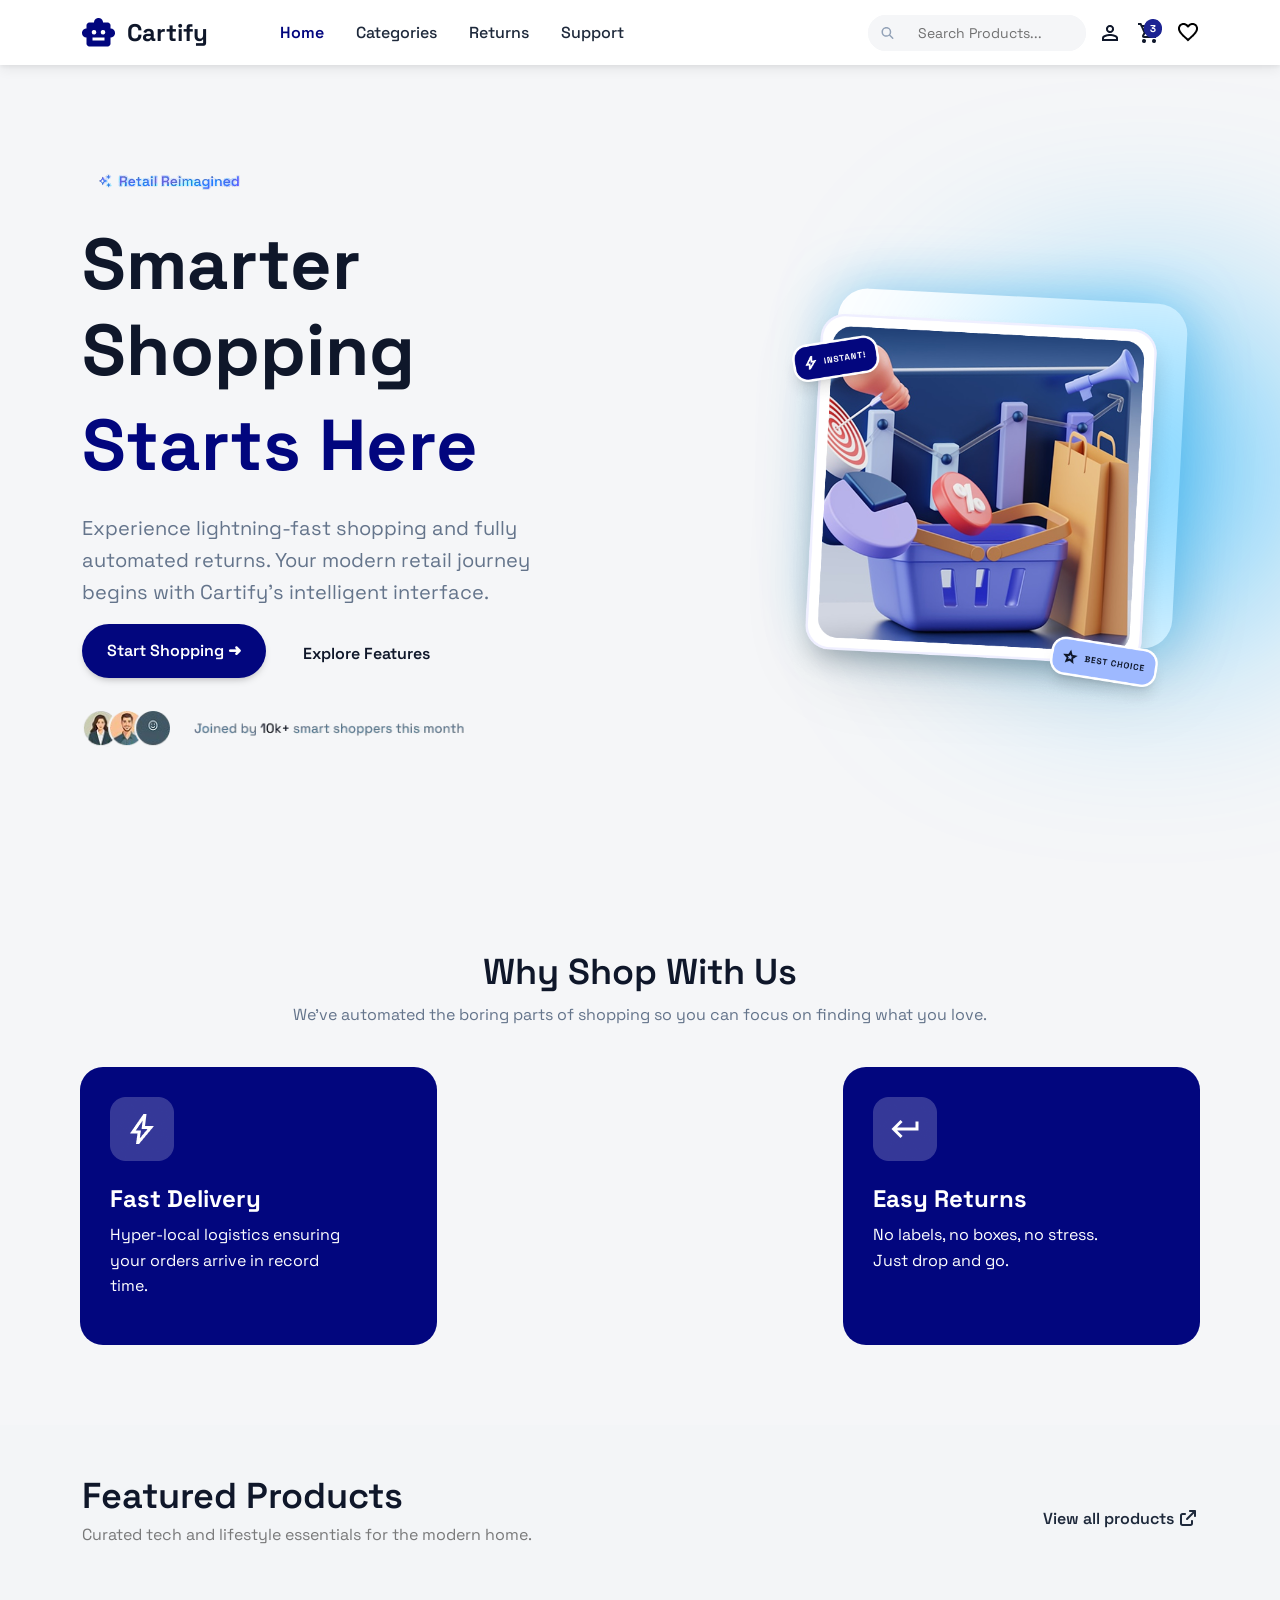
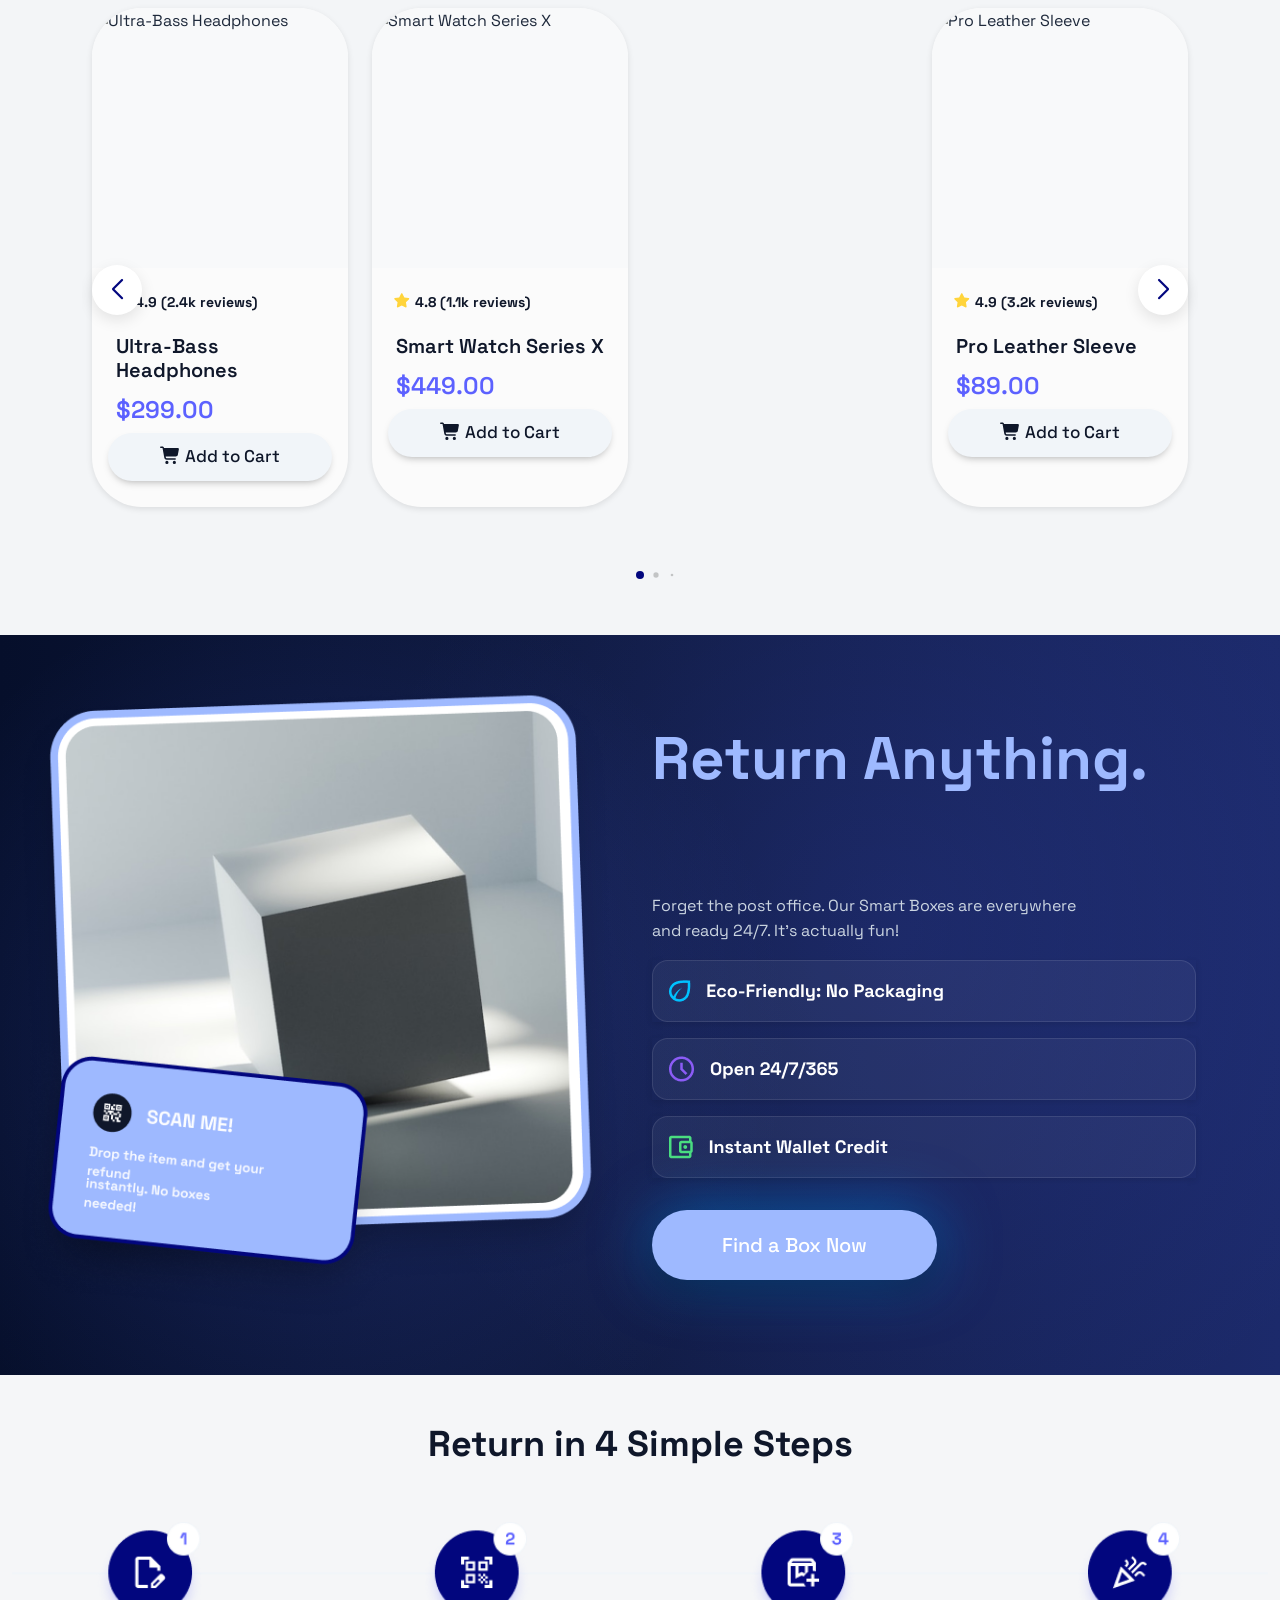
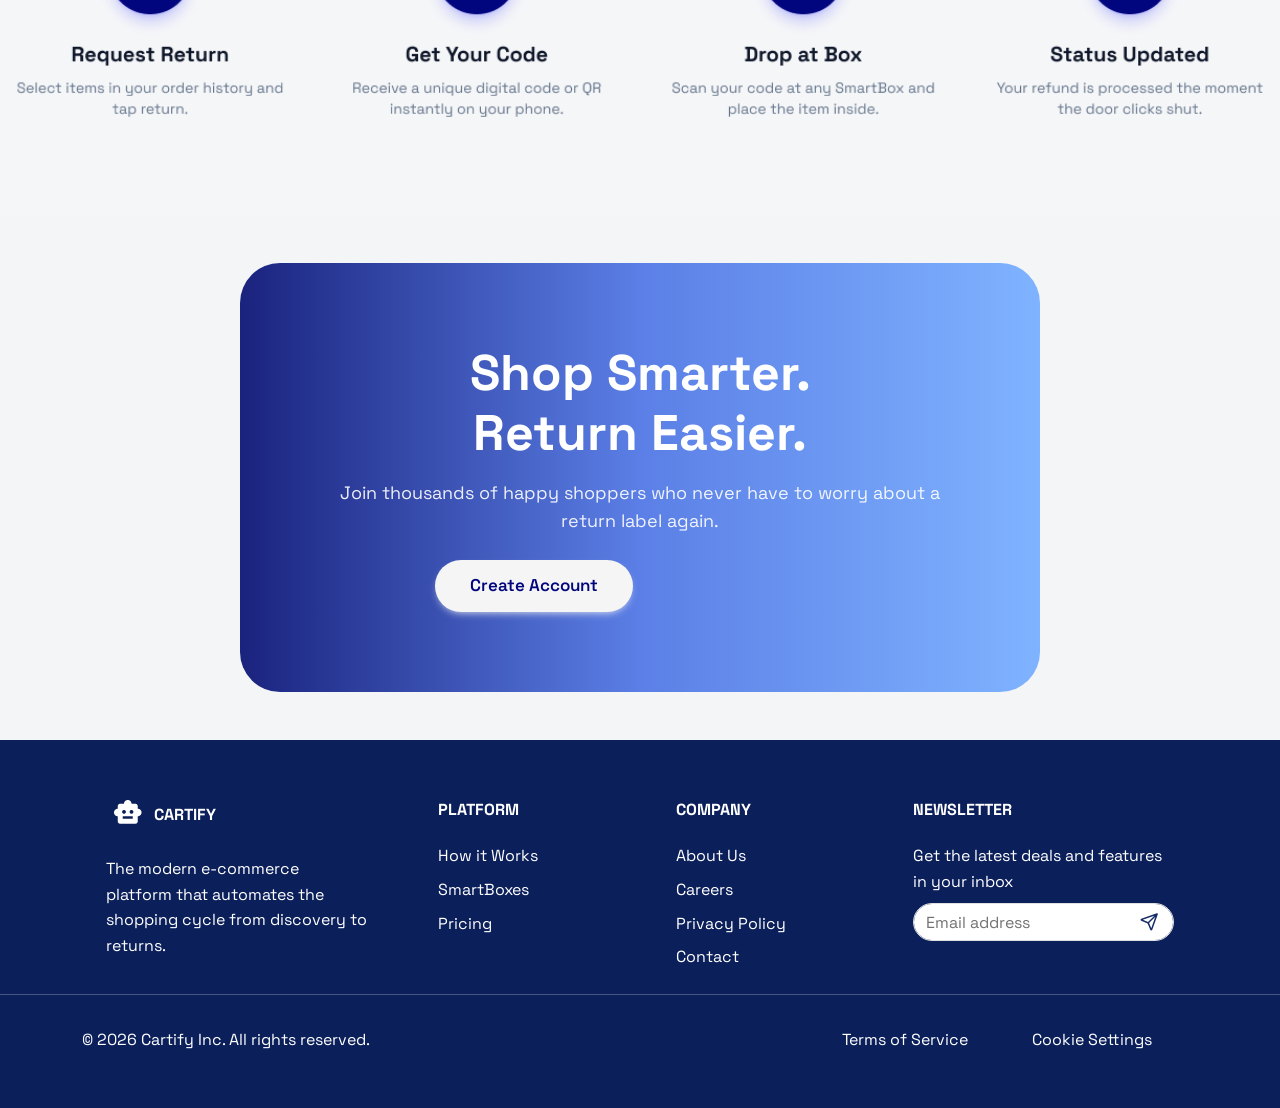
==== commit fe02f23d: "Add files via upload" ====
--- a/index.html
+++ b/index.html
@@ -79,7 +79,7 @@
             <img src="./img/Button.png" alt="Cart" />
           </a>
           <a class="text-reset" href="#" title="Wishlist">
-            <i class="fa-solid fa-heart" alt="Wishlist"></i>
+            <img src="./img/Vector.png" alt="Wishlist" />
           </a>
         </div>
       </div>
